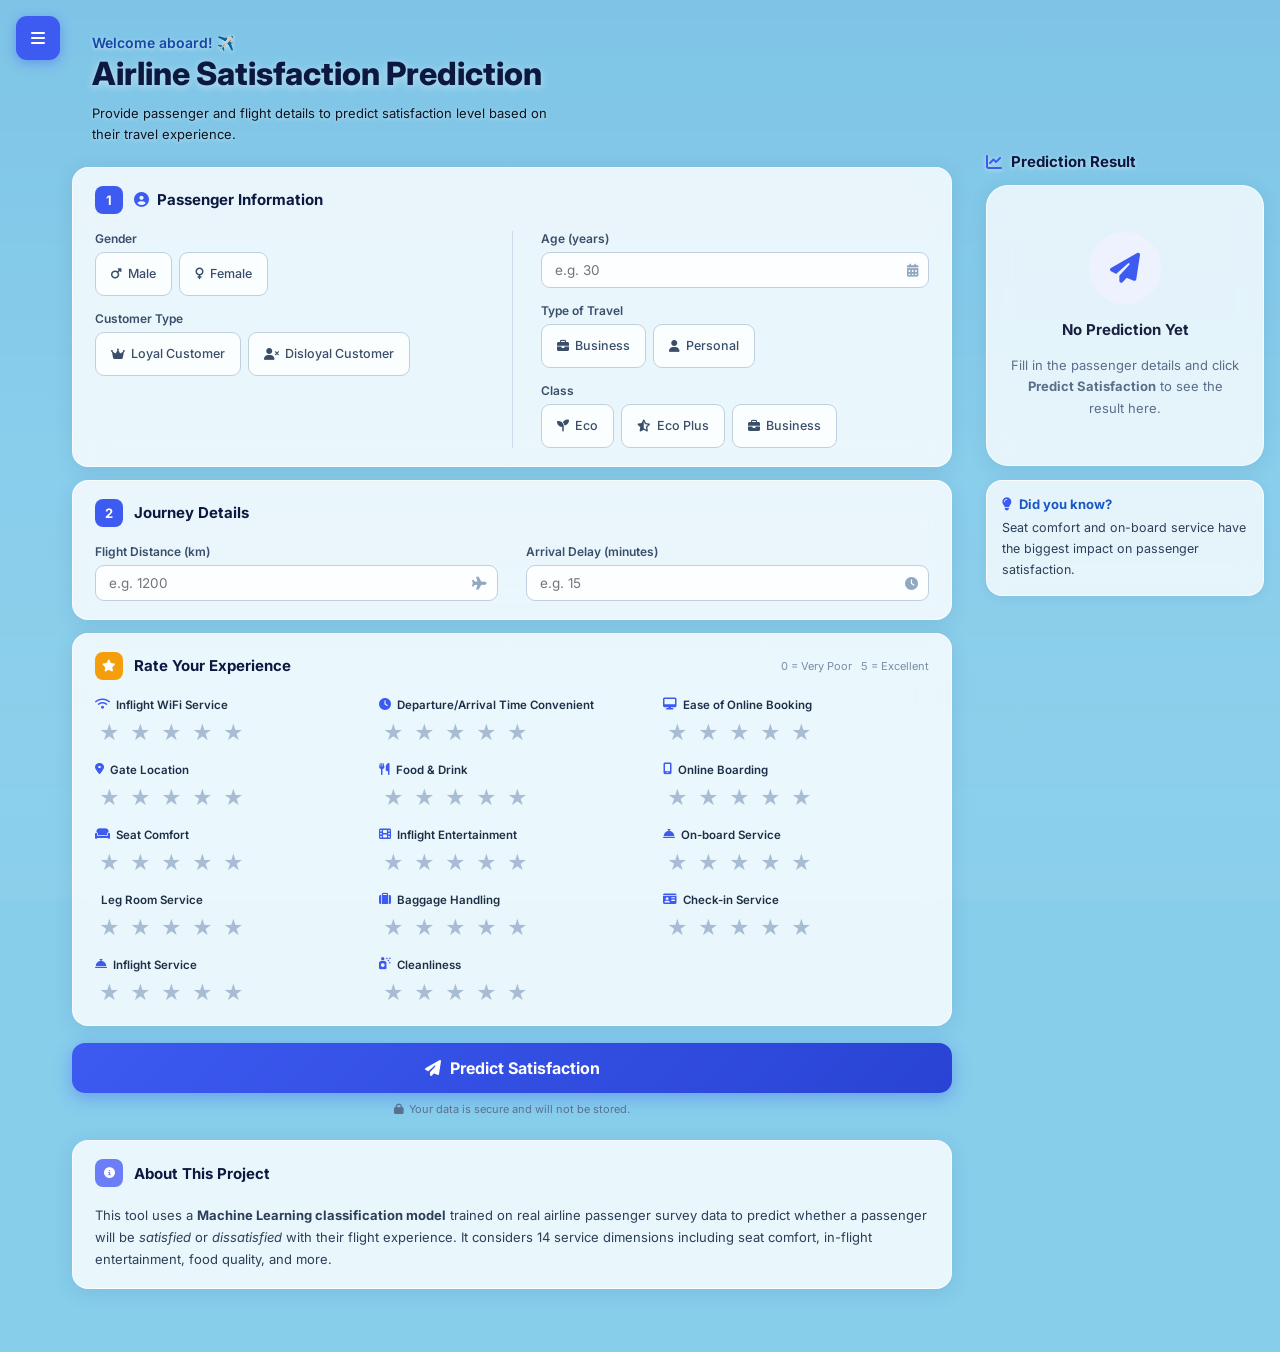
==== Frontend/dashboard.html @ 5dc9fa63 "Add frontend and update main API" ====
<!DOCTYPE html>
<html lang="en">
<head>
  <meta charset="UTF-8"/>
  <meta name="viewport" content="width=device-width, initial-scale=1.0, viewport-fit=cover"/>
  <title>AirLine Insights – Dashboard</title>
  <link rel="icon" type="image/svg+xml" href="data:image/svg+xml,<svg xmlns='http://www.w3.org/2000/svg' viewBox='0 0 32 32'><rect width='32' height='32' rx='8' fill='%233d5af1'/><text x='50%25' y='54%25' dominant-baseline='middle' text-anchor='middle' font-size='18' fill='white'>✈</text></svg>"/>
  <link rel="stylesheet" href="style.css"/>
  <link href="https://fonts.googleapis.com/css2?family=Inter:wght@400;500;600;700;800&display=swap" rel="stylesheet"/>
  <link rel="stylesheet" href="https://cdnjs.cloudflare.com/ajax/libs/font-awesome/6.5.0/css/all.min.css"/>
</head>
<body>

<!-- Background plane -->
<div class="bg-plane">
  <img src="https://www.pngarts.com/files/3/Commercial-Airplane-PNG-Download-Image.png" alt="" onerror="this.style.display='none'"/>
</div>

<!-- Sidebar toggle -->
<button class="sidebar-toggle" id="sidebarToggle" onclick="toggleSidebar()" title="Toggle Menu">
  <i class="fas fa-bars" id="toggleIcon"></i>
</button>

<div class="sidebar-overlay" id="sidebarOverlay" onclick="toggleSidebar()"></div>

<!-- SIDEBAR -->
<aside class="sidebar" id="sidebar">
  <div class="sidebar-bg"></div>
  <div class="sidebar-inner">
    <div class="sidebar-logo">
      <div class="logo-icon"><i class="fas fa-plane-departure"></i></div>
      <div class="logo-text">
        <span class="logo-name">AirLine</span>
        <span class="logo-sub">Insights</span>
      </div>
    </div>

    <nav class="sidebar-nav">
      <a href="index.html" class="nav-item">
        <i class="fas fa-house"></i><span>Home</span>
      </a>
      <a href="dashboard.html" class="nav-item active">
        <i class="fas fa-gauge-high"></i><span>Dashboard</span>
      </a>
      <a href="#" class="nav-item" onclick="scrollToTop(); return false;">
        <i class="fas fa-paper-plane"></i><span>New Prediction</span>
      </a>
      <a href="#" class="nav-item" id="historyBtn">
        <i class="fas fa-clock-rotate-left"></i><span>History</span>
      </a>
      <a href="#about-section" class="nav-item">
        <i class="fas fa-circle-info"></i><span>About Project</span>
      </a>
    </nav>

    <div class="sidebar-help">
      <div class="help-icon"><i class="fas fa-headset"></i></div>
      <div class="help-text">
        <span class="help-title">Need Help?</span>
        <a href="mailto:support@airlineinsights.com" class="help-link">Contact Support</a>
      </div>
    </div>
  </div>
</aside>

<!-- APP BODY -->
<div class="app-body">

  <main class="main">

    <!-- BANNER -->
    <div class="banner">
      <div class="banner-text">
        <p class="banner-welcome">Welcome aboard! ✈️</p>
        <h1 class="banner-title">Airline Satisfaction Prediction</h1>
        <p class="banner-desc">Provide passenger and flight details to predict satisfaction level based on their travel experience.</p>
      </div>
    </div>

    <form id="predictionForm">

      <!-- SECTION 1 — Passenger Information -->
      <div class="card">
        <div class="card-hd">
          <div class="sec-num">1</div>
          <h2 class="sec-title"><i class="fas fa-user-circle"></i> Passenger Information</h2>
        </div>

        <div class="pass-grid">
          <div class="pass-col">
            <div class="fg">
              <label class="fl">Gender</label>
              <div class="trow" id="genderGroup">
                <button type="button" class="tog" data-val="male"    onclick="pick('genderGroup',this)"><i class="fas fa-mars"></i> Male</button>
                <button type="button" class="tog" data-val="female"  onclick="pick('genderGroup',this)"><i class="fas fa-venus"></i> Female</button>
              </div>
            </div>
            <div class="fg">
              <label class="fl">Customer Type</label>
              <div class="trow" id="customerGroup">
                <button type="button" class="tog" data-val="loyal"    onclick="pick('customerGroup',this)"><i class="fas fa-crown"></i> Loyal Customer</button>
                <button type="button" class="tog" data-val="disloyal" onclick="pick('customerGroup',this)"><i class="fas fa-user-xmark"></i> Disloyal Customer</button>
              </div>
            </div>
          </div>

          <div class="pass-div"></div>

          <div class="pass-col">
            <div class="fg">
              <label class="fl">Age (years)</label>
              <div class="ibox">
                <input type="number" id="age" placeholder="e.g. 30" min="1" max="120" class="ti"/>
                <i class="fas fa-calendar-days iico"></i>
              </div>
            </div>
            <div class="fg">
              <label class="fl">Type of Travel</label>
              <div class="trow" id="travelGroup">
                <button type="button" class="tog" data-val="business" onclick="pick('travelGroup',this)"><i class="fas fa-briefcase"></i> Business</button>
                <button type="button" class="tog" data-val="personal" onclick="pick('travelGroup',this)"><i class="fas fa-user"></i> Personal</button>
              </div>
            </div>
            <div class="fg">
              <label class="fl">Class</label>
              <div class="trow" id="classGroup">
                <button type="button" class="tog" data-val="eco"      onclick="pick('classGroup',this)"><i class="fas fa-seedling"></i> Eco</button>
                <button type="button" class="tog" data-val="eco-plus" onclick="pick('classGroup',this)"><i class="fas fa-star-half-stroke"></i> Eco Plus</button>
                <button type="button" class="tog" data-val="business" onclick="pick('classGroup',this)"><i class="fas fa-briefcase"></i> Business</button>
              </div>
            </div>
          </div>
        </div>
      </div>

      <!-- SECTION 2 — Journey Details -->
      <div class="card">
        <div class="card-hd">
          <div class="sec-num">2</div>
          <h2 class="sec-title">Journey Details</h2>
        </div>
        <div class="journey-row">
          <div class="fg">
            <label class="fl">Flight Distance (km)</label>
            <div class="ibox">
              <input type="number" id="flightDistance" placeholder="e.g. 1200" min="0" class="ti"/>
              <i class="fas fa-plane iico"></i>
            </div>
          </div>
          <div class="fg">
            <label class="fl">Arrival Delay (minutes)</label>
            <div class="ibox">
              <input type="number" id="arrivalDelay" placeholder="e.g. 15" min="0" class="ti"/>
              <i class="fas fa-clock iico"></i>
            </div>
          </div>
        </div>
      </div>

      <!-- SECTION 3 — Rate Your Experience -->
      <div class="card">
        <div class="card-hd">
          <div class="sec-num star-n"><i class="fas fa-star"></i></div>
          <h2 class="sec-title">Rate Your Experience</h2>
          <span class="scale-lbl">0 = Very Poor &nbsp; 5 = Excellent</span>
        </div>

        <div class="rat-grid">
          <div class="rat-item">
            <div class="rl"><i class="fas fa-wifi"></i> Inflight WiFi Service</div>
            <div class="stars" data-id="wifi" data-val="0">
              <span class="s" data-v="1">★</span><span class="s" data-v="2">★</span><span class="s" data-v="3">★</span><span class="s" data-v="4">★</span><span class="s" data-v="5">★</span>
            </div>
          </div>
          <div class="rat-item">
            <div class="rl"><i class="fas fa-clock"></i> Departure/Arrival Time Convenient</div>
            <div class="stars" data-id="depTime" data-val="0">
              <span class="s" data-v="1">★</span><span class="s" data-v="2">★</span><span class="s" data-v="3">★</span><span class="s" data-v="4">★</span><span class="s" data-v="5">★</span>
            </div>
          </div>
          <div class="rat-item">
            <div class="rl"><i class="fas fa-desktop"></i> Ease of Online Booking</div>
            <div class="stars" data-id="onlineBook" data-val="0">
              <span class="s" data-v="1">★</span><span class="s" data-v="2">★</span><span class="s" data-v="3">★</span><span class="s" data-v="4">★</span><span class="s" data-v="5">★</span>
            </div>
          </div>
          <div class="rat-item">
            <div class="rl"><i class="fas fa-location-dot"></i> Gate Location</div>
            <div class="stars" data-id="gate" data-val="0">
              <span class="s" data-v="1">★</span><span class="s" data-v="2">★</span><span class="s" data-v="3">★</span><span class="s" data-v="4">★</span><span class="s" data-v="5">★</span>
            </div>
          </div>
          <div class="rat-item">
            <div class="rl"><i class="fas fa-utensils"></i> Food &amp; Drink</div>
            <div class="stars" data-id="food" data-val="0">
              <span class="s" data-v="1">★</span><span class="s" data-v="2">★</span><span class="s" data-v="3">★</span><span class="s" data-v="4">★</span><span class="s" data-v="5">★</span>
            </div>
          </div>
          <div class="rat-item">
            <div class="rl"><i class="fas fa-mobile-screen"></i> Online Boarding</div>
            <div class="stars" data-id="onlineBoard" data-val="0">
              <span class="s" data-v="1">★</span><span class="s" data-v="2">★</span><span class="s" data-v="3">★</span><span class="s" data-v="4">★</span><span class="s" data-v="5">★</span>
            </div>
          </div>
          <div class="rat-item">
            <div class="rl"><i class="fas fa-couch"></i> Seat Comfort</div>
            <div class="stars" data-id="seat" data-val="0">
              <span class="s" data-v="1">★</span><span class="s" data-v="2">★</span><span class="s" data-v="3">★</span><span class="s" data-v="4">★</span><span class="s" data-v="5">★</span>
            </div>
          </div>
          <div class="rat-item">
            <div class="rl"><i class="fas fa-film"></i> Inflight Entertainment</div>
            <div class="stars" data-id="entertainment" data-val="0">
              <span class="s" data-v="1">★</span><span class="s" data-v="2">★</span><span class="s" data-v="3">★</span><span class="s" data-v="4">★</span><span class="s" data-v="5">★</span>
            </div>
          </div>
          <div class="rat-item">
            <div class="rl"><i class="fas fa-bell-concierge"></i> On-board Service</div>
            <div class="stars" data-id="onboard" data-val="0">
              <span class="s" data-v="1">★</span><span class="s" data-v="2">★</span><span class="s" data-v="3">★</span><span class="s" data-v="4">★</span><span class="s" data-v="5">★</span>
            </div>
          </div>
          <div class="rat-item">
            <div class="rl"><i class="fas fa-person-seat"></i> Leg Room Service</div>
            <div class="stars" data-id="legroom" data-val="0">
              <span class="s" data-v="1">★</span><span class="s" data-v="2">★</span><span class="s" data-v="3">★</span><span class="s" data-v="4">★</span><span class="s" data-v="5">★</span>
            </div>
          </div>
          <div class="rat-item">
            <div class="rl"><i class="fas fa-suitcase"></i> Baggage Handling</div>
            <div class="stars" data-id="baggage" data-val="0">
              <span class="s" data-v="1">★</span><span class="s" data-v="2">★</span><span class="s" data-v="3">★</span><span class="s" data-v="4">★</span><span class="s" data-v="5">★</span>
            </div>
          </div>
          <div class="rat-item">
            <div class="rl"><i class="fas fa-id-card"></i> Check-in Service</div>
            <div class="stars" data-id="checkin" data-val="0">
              <span class="s" data-v="1">★</span><span class="s" data-v="2">★</span><span class="s" data-v="3">★</span><span class="s" data-v="4">★</span><span class="s" data-v="5">★</span>
            </div>
          </div>
          <div class="rat-item">
            <div class="rl"><i class="fas fa-concierge-bell"></i> Inflight Service</div>
            <div class="stars" data-id="inflightService" data-val="0">
              <span class="s" data-v="1">★</span><span class="s" data-v="2">★</span><span class="s" data-v="3">★</span><span class="s" data-v="4">★</span><span class="s" data-v="5">★</span>
            </div>
          </div>
          <div class="rat-item">
            <div class="rl"><i class="fas fa-spray-can-sparkles"></i> Cleanliness</div>
            <div class="stars" data-id="cleanliness" data-val="0">
              <span class="s" data-v="1">★</span><span class="s" data-v="2">★</span><span class="s" data-v="3">★</span><span class="s" data-v="4">★</span><span class="s" data-v="5">★</span>
            </div>
          </div>
        </div>
      </div>

      <!-- ABOUT section anchor -->
      <div id="about-section" style="height:1px;overflow:hidden;margin-top:-1px;"></div>

      <button type="submit" class="predict-btn" id="predictBtn">
        <i class="fas fa-paper-plane"></i> Predict Satisfaction
      </button>
      <p class="secure-note"><i class="fas fa-lock"></i> Your data is secure and will not be stored.</p>

    </form>

    <!-- About Project section -->
    <div class="card about-card" style="margin-top:24px;">
      <div class="card-hd">
        <div class="sec-num" style="background:#6b7ef7;"><i class="fas fa-circle-info" style="font-size:11px;"></i></div>
        <h2 class="sec-title">About This Project</h2>
      </div>
      <p style="font-size:13px;color:#2c3e58;line-height:1.7;">
        This tool uses a <strong>Machine Learning classification model</strong> trained on real airline passenger survey data
        to predict whether a passenger will be <em>satisfied</em> or <em>dissatisfied</em> with their flight experience.
        It considers 14 service dimensions including seat comfort, in-flight entertainment, food quality, and more.
      </p>
    </div>

  </main>

  <!-- RESULT PANEL -->
  <aside class="result-panel">

    <p class="rp-title"><i class="fas fa-chart-line"></i> Prediction Result</p>

    <!-- Empty state -->
    <div class="rp-empty" id="rpEmpty">
      <div class="rp-empty-icon"><i class="fas fa-paper-plane"></i></div>
      <h3>No Prediction Yet</h3>
      <p>Fill in the passenger details and click <strong>Predict Satisfaction</strong> to see the result here.</p>
    </div>

    <!-- Result card -->
    <div class="rp-card" id="rpCard" style="display:none;">

      <!-- SVG smiley icon (code-based, no emoji) -->
      <div class="rp-emoji-wrap satisfied" id="rpEmojiWrap">
        <div class="rp-emoji-inner satisfied" id="rpEmojiInner">
          <!-- satisfied SVG -->
          <svg id="rpFacesvg" viewBox="0 0 80 80" width="52" height="52" xmlns="http://www.w3.org/2000/svg">
            <circle cx="40" cy="40" r="38" fill="none"/>
            <!-- eyes -->
            <circle cx="27" cy="32" r="4.5" fill="white"/>
            <circle cx="53" cy="32" r="4.5" fill="white"/>
            <!-- smile -->
            <path d="M24 50 Q40 64 56 50" stroke="white" stroke-width="4" fill="none" stroke-linecap="round"/>
          </svg>
        </div>
      </div>

      <div class="rp-status-text satisfied" id="rpStatusText">SATISFIED</div>
      <p class="rp-desc" id="rpDesc">The passenger is likely to be satisfied with the flight experience.</p>

      <div class="rp-conf-block">
        <p class="rp-conf-lbl">Confidence Score</p>
        <span class="rp-pct" id="rpPct">—</span>
        <div class="rp-bar-wrap">
          <div class="rp-bar-fill satisfied" id="rpBarFill" style="width:0%"></div>
        </div>
        <span class="rp-conf-level satisfied" id="rpConfLevel">—</span>
      </div>

    </div>

    <!-- Did you know -->
    <div class="rp-dyk">
      <p class="rp-dyk-t"><i class="fas fa-lightbulb"></i> Did you know?</p>
      <p class="rp-dyk-b">Seat comfort and on-board service have the biggest impact on passenger satisfaction.</p>
    </div>

  </aside>

</div>

<!-- History modal -->
<div class="modal-overlay" id="historyModal" onclick="closeHistory(event)">
  <div class="modal-box">
    <div class="modal-hd">
      <h3><i class="fas fa-clock-rotate-left"></i> Prediction History</h3>
      <button onclick="document.getElementById('historyModal').style.display='none'"><i class="fas fa-times"></i></button>
    </div>
    <div class="modal-body" id="historyBody">
      <p class="modal-empty">No predictions yet. Run a prediction to see history here.</p>
    </div>
  </div>
</div>

<script src="app.js"></script>
<script>
  function toggleSidebar() {
    const sidebar = document.getElementById('sidebar');
    const overlay = document.getElementById('sidebarOverlay');
    const icon    = document.getElementById('toggleIcon');
    const isOpen  = sidebar.classList.toggle('open');
    overlay.classList.toggle('visible', isOpen);
    icon.className = isOpen ? 'fas fa-times' : 'fas fa-bars';
  }
  function scrollToTop() {
    window.scrollTo({ top: 0, behavior: 'smooth' });
    document.getElementById('predictionForm').reset();
    document.querySelectorAll('.tog').forEach(t => t.classList.remove('active'));
    document.querySelectorAll('.stars').forEach(s => { s.dataset.val=0; refreshStars(s,0); });
    document.getElementById('rpCard').style.display='none';
    const errCard = document.getElementById('rpErrorCard');
    if (errCard) errCard.style.display = 'none';
    document.getElementById('rpEmpty').style.display='flex';
    toggleSidebar();
  }
  document.getElementById('historyBtn').addEventListener('click', function(e){
    e.preventDefault();
    document.getElementById('historyModal').style.display='flex';
    toggleSidebar();
  });
  function closeHistory(e){
    if(e.target===document.getElementById('historyModal'))
      document.getElementById('historyModal').style.display='none';
  }
</script>
</body>
</html>
---- Frontend/style.css ----
/* ══════════════════════════════════════════════
   RESET & BASE
══════════════════════════════════════════════ */
*, *::before, *::after { box-sizing: border-box; margin: 0; padding: 0; }
html {
  font-size: 15px;
  -webkit-text-size-adjust: 100%;
  text-size-adjust: 100%;
  scroll-behavior: smooth;
}
html, body { overflow-x: hidden; }

/* ══════════════════════════════════════════════
   BODY — full-page sky photo background
══════════════════════════════════════════════ */
body {
  font-family: 'Inter', sans-serif;
  min-height: 100vh;
  min-height: 100dvh;
  color: #1a2040;
  display: flex;
  position: relative;
  background: #87CEEB;
  -webkit-tap-highlight-color: transparent;
  padding-left: env(safe-area-inset-left);
  padding-right: env(safe-area-inset-right);
}

/* ── Fixed sky photo layer ── */
body::after {
  content: '';
  position: fixed;
  inset: 0;
  z-index: -2;
  background:
    url('https://images.unsplash.com/photo-1436491865332-7a61a109cc05?w=1800&q=90&fit=crop')
    center center / cover no-repeat;
}

/* ── Soft tint over sky photo ── */
body::before {
  content: '';
  position: fixed;
  inset: 0;
  z-index: -1;
  pointer-events: none;
  background: linear-gradient(
    180deg,
    rgba(80,140,210,0.15) 0%,
    rgba(160,210,240,0.10) 50%,
    rgba(200,230,250,0.08) 100%
  );
}

/* ── Plane PNG fixed top-right ── */
.bg-plane {
  position: fixed;
  top: 0;
  right: 0;
  z-index: 0;
  pointer-events: none;
  width: 52vw;
  max-width: 700px;
}
.bg-plane img {
  width: 100%;
  height: auto;
  filter: drop-shadow(0 16px 40px rgba(20,60,120,0.20));
  opacity: 0.95;
}

/* ══════════════════════════════════════════════
   SIDEBAR TOGGLE
══════════════════════════════════════════════ */
.sidebar-toggle {
  position: fixed;
  top: max(16px, env(safe-area-inset-top));
  left: max(16px, env(safe-area-inset-left));
  z-index: 300;
  width: 44px; height: 44px;
  min-width: 44px; min-height: 44px;
  background: #3d5af1;
  border: none; border-radius: 11px;
  color: #fff; font-size: 16px;
  cursor: pointer;
  display: flex; align-items: center; justify-content: center;
  box-shadow: 0 3px 12px rgba(61,90,241,0.45);
  transition: background 0.18s, transform 0.18s;
}
.sidebar-toggle:hover  { background: #2944d4; transform: scale(1.06); }
.sidebar-toggle:active { transform: scale(0.96); }

.sidebar-overlay {
  display: none;
  position: fixed; inset: 0;
  background: rgba(0,0,0,0.35);
  z-index: 198;
  backdrop-filter: blur(2px);
}
.sidebar-overlay.visible { display: block; }

/* ══════════════════════════════════════════════
   SIDEBAR
══════════════════════════════════════════════ */
.sidebar {
  width: 175px; min-width: 175px;
  position: fixed; top: 0; left: 0;
  height: 100vh; z-index: 200;
  transform: translateX(-100%);
  transition: transform 0.28s cubic-bezier(0.4,0,0.2,1);
  overflow: hidden;
  display: flex; flex-direction: column;
}
.sidebar.open { transform: translateX(0); }

.sidebar-bg {
  position: absolute; inset: 0; z-index: 0;
  background:
    linear-gradient(180deg,
      rgba(8,16,52,0.95) 0%,
      rgba(12,24,66,0.92) 40%,
      rgba(8,16,48,0.90) 70%,
      rgba(6,12,40,0.95) 100%),
    url('https://images.unsplash.com/photo-1464037866556-6812c9d1c72e?w=400&q=80&fit=crop')
    center/cover no-repeat;
}

.sidebar-inner {
  position: relative; z-index: 1;
  display: flex; flex-direction: column;
  height: 100%; padding: 22px 0 16px;
}

.sidebar-logo {
  display: flex; align-items: center; gap: 10px;
  padding: 0 16px 20px;
  border-bottom: 1px solid rgba(255,255,255,0.10);
  margin-bottom: 14px;
}
.logo-icon {
  width: 36px; height: 36px; background: #3d5af1;
  border-radius: 9px; color: #fff; font-size: 15px;
  display: flex; align-items: center; justify-content: center; flex-shrink: 0;
}
.logo-text { display: flex; flex-direction: column; }
.logo-name { color: #fff; font-weight: 700; font-size: 13.5px; line-height: 1.2; }
.logo-sub  { color: #6b9ef7; font-size: 11px; font-weight: 500; }

.sidebar-nav {
  flex: 1; display: flex; flex-direction: column; gap: 3px; padding: 0 10px;
}
.nav-item {
  display: flex; align-items: center; gap: 10px;
  padding: 10px 12px; color: #90aacc;
  text-decoration: none; font-size: 12.5px; font-weight: 500;
  border-radius: 10px; white-space: nowrap;
  transition: background 0.18s, color 0.18s;
}
.nav-item i { font-size: 13px; width: 15px; flex-shrink: 0; }
.nav-item:hover  { background: rgba(255,255,255,0.10); color: #fff; }
.nav-item.active { background: #3d5af1; color: #fff; font-weight: 600; }

.sidebar-help {
  display: flex; align-items: center; gap: 10px;
  margin: 10px 10px 0; padding: 11px 12px;
  background: rgba(255,255,255,0.07); border-radius: 11px;
}
.help-icon {
  width: 30px; height: 30px; background: #3d5af1; border-radius: 50%;
  display: flex; align-items: center; justify-content: center;
  color: #fff; font-size: 13px; flex-shrink: 0;
}
.help-text { display: flex; flex-direction: column; }
.help-title { color: #c8d5f0; font-size: 11px; font-weight: 600; }
.help-link  { color: #6b9ef7; font-size: 10px; text-decoration: none; margin-top: 1px; }
.help-link:hover { text-decoration: underline; }

/* ══════════════════════════════════════════════
   APP BODY & MAIN
══════════════════════════════════════════════ */
.app-body {
  flex: 1; display: flex;
  min-width: 0; width: 100%;
  position: relative; z-index: 1;
}

.main {
  flex: 1; min-width: 0;
  padding: 22px 18px 50px 72px;
}

/* ══════════════════════════════════════════════
   BANNER
══════════════════════════════════════════════ */
.banner {
  padding: 12px 0 5px 0;
  margin-bottom: 16px;
  padding-left: 20px;
}
.banner-welcome {
  color: #1446a4; font-size: 14px; font-weight: 600;
  margin-bottom: 5px;
  text-shadow: 0 1px 4px rgba(255,255,255,0.6);
}
.banner-title {
  font-size: 32px; font-weight: 800; color: #0c1840;
  line-height: 1.15; margin-bottom: 10px;
  text-shadow: 0 2px 8px rgba(255,255,255,0.5);
}
.banner-desc {
  color: #0e1522; font-size: 13px; line-height: 1.65;
  max-width: 460px;
  text-shadow: 0 1px 4px rgba(255,255,255,0.5);
}

/* ══════════════════════════════════════════════
   CARDS — glass effect over sky photo
══════════════════════════════════════════════ */
.card {
  background: rgba(255,255,255,0.82);
  backdrop-filter: blur(14px);
  -webkit-backdrop-filter: blur(14px);
  border-radius: 16px;
  padding: 18px 22px;
  margin-bottom: 13px;
  box-shadow: 0 4px 20px rgba(30,70,140,0.12);
  border: 1px solid rgba(255,255,255,0.75);
}

.card-hd { display: flex; align-items: center; gap: 11px; margin-bottom: 17px; }

.sec-num {
  width: 28px; height: 28px; background: #3d5af1; color: #fff;
  border-radius: 8px; font-size: 13px; font-weight: 700; flex-shrink: 0;
  display: flex; align-items: center; justify-content: center;
}
.sec-num.star-n { background: #f59e0b; font-size: 12px; }

.sec-title {
  font-size: 15px; font-weight: 700; color: #0c1840;
  display: flex; align-items: center; gap: 8px;
}
.sec-title i { color: #3d5af1; font-size: 15px; }
.scale-lbl { margin-left: auto; font-size: 11px; color: #7a8eaa; white-space: nowrap; }

/* ── Passenger grid ── */
.pass-grid {
  display: grid; grid-template-columns: 1fr 1px 1fr;
  gap: 0 28px; align-items: start;
}
.pass-div { background: #d0daea; align-self: stretch; }
.pass-col { display: flex; flex-direction: column; gap: 15px; }

.fg { display: flex; flex-direction: column; gap: 6px; }
.fl { font-size: 12px; font-weight: 600; color: #3a4e6a; }

.ibox { position: relative; }
.ti {
  width: 100%; padding: 9px 32px 9px 13px;
  border: 1.5px solid #c0cfe0; border-radius: 9px;
  font-size: 13.5px; font-family: 'Inter', sans-serif;
  color: #1a2040; background: rgba(255,255,255,0.88);
  outline: none; transition: border-color 0.18s;
}
.ti:focus { border-color: #3d5af1; background: #fff; }
.iico {
  position: absolute; right: 11px; top: 50%;
  transform: translateY(-50%);
  color: #90a8c0; font-size: 13px; pointer-events: none;
}

.trow { display: flex; gap: 7px; flex-wrap: wrap; }
.tog {
  display: inline-flex; align-items: center; gap: 6px;
  padding: 10px 15px; border: 1.5px solid #c0cfe0; border-radius: 9px;
  background: rgba(255,255,255,0.82); font-size: 12.5px;
  font-family: 'Inter', sans-serif; font-weight: 500; color: #3a4e6a;
  cursor: pointer; white-space: nowrap; transition: all 0.15s;
  min-height: 44px;
  touch-action: manipulation;
}
.tog:hover  { border-color: #3d5af1; color: #3d5af1; background: #fff; }
.tog.active { background: #3d5af1; border-color: #3d5af1; color: #fff; }
.tog i { font-size: 12px; }

.journey-row { display: grid; grid-template-columns: 1fr 1fr; gap: 0 28px; }

/* ── Ratings ── */
.rat-grid { display: grid; grid-template-columns: repeat(3,1fr); gap: 15px 18px; }
.rat-item { display: flex; flex-direction: column; gap: 6px; }
.rl {
  font-size: 11.5px; font-weight: 600; color: #1e2e46;
  display: flex; align-items: flex-start; gap: 6px; line-height: 1.4;
}
.rl i { color: #3d5af1; font-size: 12px; flex-shrink: 0; margin-top: 1px; }
.stars { display: flex; gap: 3px; }
.s {
  font-size: 20px; color: #a8bcd4; cursor: pointer;
  transition: color 0.12s, transform 0.1s; line-height: 1; user-select: none;
  padding: 4px 2px;
  min-width: 28px; min-height: 28px;
  display: inline-flex; align-items: center; justify-content: center;
  touch-action: manipulation;
}
.s.filled { color: #f59e0b; }
.s:hover  { transform: scale(1.2); }

/* ── Predict button ── */
.predict-btn {
  display: flex; align-items: center; justify-content: center; gap: 9px;
  width: 100%; padding: 15px;
  background: linear-gradient(135deg, #3d5af1, #2944d4);
  color: #fff; font-size: 16px; font-weight: 700;
  font-family: 'Inter', sans-serif; border: none; border-radius: 13px;
  cursor: pointer; box-shadow: 0 5px 18px rgba(61,90,241,0.40);
  transition: all 0.2s; margin-top: 4px;
}
.predict-btn:hover  { transform: translateY(-2px); box-shadow: 0 7px 26px rgba(61,90,241,0.50); }
.predict-btn:active { transform: translateY(0); }
.predict-btn.loading { opacity: 0.75; pointer-events: none; }

.secure-note {
  display: flex; align-items: center; justify-content: center; gap: 5px;
  font-size: 11px; color: #5a7090; margin-top: 9px;
}

/* ══════════════════════════════════════════════
   RESULT PANEL  — wider, bigger fonts
══════════════════════════════════════════════ */
.result-panel {
  width: 310px; min-width: 310px; flex-shrink: 0;
  display: flex; flex-direction: column; gap: 14px;
  padding: 22px 16px 30px;
  padding-top: 152px; /* align with Section 1 card */
  position: relative; z-index: 1;
}

.rp-title {
  color: #0c1840; font-size: 15px; font-weight: 700;
  display: flex; align-items: center; gap: 9px;
  text-shadow: 0 1px 4px rgba(255,255,255,0.6);
}
.rp-title i { color: #3d5af1; font-size: 16px; }

/* ── Empty state ── */
.rp-empty {
  background: rgba(255,255,255,0.78);
  backdrop-filter: blur(12px);
  -webkit-backdrop-filter: blur(12px);
  border: 1px solid rgba(255,255,255,0.72);
  border-radius: 22px;
  padding: 46px 22px;
  display: flex; flex-direction: column; align-items: center; gap: 16px;
  text-align: center;
  box-shadow: 0 4px 20px rgba(30,70,140,0.12);
}
.rp-empty-icon {
  width: 72px; height: 72px; background: #eef2ff; border-radius: 50%;
  display: flex; align-items: center; justify-content: center;
  font-size: 30px; color: #3d5af1;
}
.rp-empty h3 { font-size: 15px; font-weight: 700; color: #1a2040; }
.rp-empty p  { font-size: 13px; color: #5a6e8a; line-height: 1.65; }

/* ── Error state (API unreachable / prediction failed) ── */
.rp-error-card {
  display: none;
  background: rgba(255,255,255,0.85);
  backdrop-filter: blur(12px);
  -webkit-backdrop-filter: blur(12px);
  border: 1px solid rgba(239,68,68,0.35);
  border-radius: 22px;
  padding: 32px 22px;
  flex-direction: column; align-items: center; gap: 10px;
  text-align: center;
  box-shadow: 0 4px 20px rgba(30,70,140,0.12);
}
.rp-error-icon {
  width: 60px; height: 60px; background: #fee2e2; border-radius: 50%;
  display: flex; align-items: center; justify-content: center;
  font-size: 24px; color: #b91c1c;
}
.rp-error-card h3 { font-size: 15px; font-weight: 700; color: #b91c1c; }
.rp-error-card p  { font-size: 12.5px; color: #5a6e8a; line-height: 1.6; }

/* ── Result card ── */
.rp-card {
  background: rgba(255,255,255,0.92);
  backdrop-filter: blur(14px);
  -webkit-backdrop-filter: blur(14px);
  border: 1px solid rgba(255,255,255,0.75);
  border-radius: 22px;
  padding: 30px 22px 26px;
  display: flex; flex-direction: column; align-items: center; gap: 12px;
  box-shadow: 0 6px 28px rgba(30,70,140,0.14);
  position: relative; overflow: hidden;
}
/* dot pattern */
.rp-card::before {
  content: '';
  position: absolute; inset: 0;
  background-image: radial-gradient(circle, #a8c8e8 1.5px, transparent 1.5px);
  background-size: 26px 26px;
  opacity: 0.28; pointer-events: none;
}
.rp-card > * { position: relative; z-index: 1; }

/* Emoji outer ring */
.rp-emoji-wrap {
  width: 124px; height: 124px; border-radius: 50%;
  display: flex; align-items: center; justify-content: center;
  margin-bottom: 4px; transition: background 0.4s;
}
.rp-emoji-wrap.satisfied   { background: radial-gradient(circle, #d4f5e4 0%, #a8eac4 100%); }
.rp-emoji-wrap.neutral     { background: radial-gradient(circle, #fef3c7 0%, #fdd878 100%); }
.rp-emoji-wrap.unsatisfied { background: radial-gradient(circle, #fee2e2 0%, #fca5a5 100%); }

/* Emoji inner circle */
.rp-emoji-inner {
  width: 88px; height: 88px; border-radius: 50%;
  display: flex; align-items: center; justify-content: center;
  font-size: 44px; transition: background 0.4s;
}
.rp-emoji-inner.satisfied   { background: linear-gradient(135deg, #22c55e, #15803d); }
.rp-emoji-inner.neutral     { background: linear-gradient(135deg, #f59e0b, #b45309); }
.rp-emoji-inner.unsatisfied { background: linear-gradient(135deg, #ef4444, #b91c1c); }

/* Status text */
.rp-status-text {
  font-size: 26px; font-weight: 900; letter-spacing: 2px; transition: color 0.4s;
}
.rp-status-text.satisfied   { color: #15803d; }
.rp-status-text.neutral     { color: #b45309; }
.rp-status-text.unsatisfied { color: #b91c1c; }

.rp-desc {
  font-size: 13px; color: #3a4e6a;
  text-align: center; line-height: 1.65; max-width: 220px;
}

.rp-sep { width: 100%; height: 1px; background: #dde8f4; margin: 4px 0; }

.rp-chart-icon {
  width: 48px; height: 48px; background: #eef2ff; border-radius: 50%;
  display: flex; align-items: center; justify-content: center;
  color: #3d5af1; font-size: 18px;
}

.rp-conf-block {
  display: flex; flex-direction: column; align-items: center; gap: 6px; width: 100%;
}
.rp-conf-lbl { font-size: 14px; font-weight: 700; color: #3d5af1; }
.rp-pct      { font-size: 42px; font-weight: 900; color: #0c1840; line-height: 1.1; }

.rp-bar-wrap {
  width: 100%; height: 12px; background: #d8e4f0;
  border-radius: 99px; overflow: hidden;
}
.rp-bar-fill {
  height: 100%; border-radius: 99px; width: 0%;
  transition: width 0.9s cubic-bezier(0.4,0,0.2,1), background 0.4s;
}
.rp-bar-fill.satisfied   { background: linear-gradient(90deg, #22c55e, #15803d); }
.rp-bar-fill.neutral     { background: linear-gradient(90deg, #f59e0b, #b45309); }
.rp-bar-fill.unsatisfied { background: linear-gradient(90deg, #ef4444, #b91c1c); }

.rp-conf-level { font-size: 13px; font-weight: 700; transition: color 0.4s; }
.rp-conf-level.satisfied   { color: #15803d; }
.rp-conf-level.neutral     { color: #b45309; }
.rp-conf-level.unsatisfied { color: #b91c1c; }

/* Did you know */
.rp-dyk {
  background: rgba(255,255,255,0.78);
  backdrop-filter: blur(10px);
  -webkit-backdrop-filter: blur(10px);
  border: 1px solid rgba(255,255,255,0.72);
  border-radius: 16px; padding: 15px 15px;
  box-shadow: 0 2px 12px rgba(30,70,140,0.08);
}
.rp-dyk-t {
  color: #1a56c4; font-size: 13px; font-weight: 700;
  margin-bottom: 6px; display: flex; align-items: center; gap: 7px;
}
.rp-dyk-t i { color: #3d5af1; }
.rp-dyk-b { color: #2c3e58; font-size: 12.5px; line-height: 1.65; }

/* ══════════════════════════════════════════════
   ANIMATION
══════════════════════════════════════════════ */
@keyframes fadeUp {
  from { opacity: 0; transform: translateY(12px); }
  to   { opacity: 1; transform: translateY(0); }
}
.rp-card { animation: fadeUp 0.45s ease both; }

/* ══════════════════════════════════════════════
   SCROLLBAR
══════════════════════════════════════════════ */
::-webkit-scrollbar { width: 5px; }
::-webkit-scrollbar-track { background: transparent; }
::-webkit-scrollbar-thumb { background: rgba(61,90,241,0.22); border-radius: 4px; }

/* ══════════════════════════════════════════════
   RESPONSIVE — TABLET & MOBILE
══════════════════════════════════════════════ */

/* Tablet landscape: 1024px */
@media (max-width: 1200px) {
  .result-panel { width: 280px; min-width: 280px; }
}

/* Tablet: stack result panel below form */
@media (max-width: 1050px) {
  body { display: block; }
  .app-body { flex-direction: column; width: 100%; }
  .main { width: 100%; padding: 18px 20px 24px 72px; }
  .result-panel {
    display: flex;
    width: 100%;
    min-width: 0;
    padding: 0 20px max(40px, env(safe-area-inset-bottom)) 72px;
  }
  .bg-plane { width: 42vw; opacity: 0.7; }
  .banner-title { font-size: 28px; }
}

/* Tablet portrait */
@media (max-width: 840px) {
  html { font-size: 14px; }
  .pass-grid   { grid-template-columns: 1fr; gap: 15px 0; }
  .pass-div    { display: none; }
  .journey-row { grid-template-columns: 1fr; gap: 15px 0; }
  .rat-grid    { grid-template-columns: repeat(2,1fr); gap: 12px 14px; }
  .bg-plane    { width: 50vw; opacity: 0.5; }
  .banner-title { font-size: 26px; }
  .main { padding: 16px 16px 20px 68px; }
  .result-panel { padding: 0 16px 36px 68px; }
  .card-hd { flex-wrap: wrap; gap: 8px; }
  .scale-lbl { margin-left: 0; width: 100%; }
}

/* Mobile */
@media (max-width: 600px) {
  html { font-size: 13px; }

  body { display: block; }
  .app-body { display: flex; flex-direction: column; }
  .main {
    padding: 14px 12px 16px 12px;
    padding-top: max(70px, calc(56px + env(safe-area-inset-top)));
  }
  .result-panel {
    padding: 0 12px max(32px, env(safe-area-inset-bottom)) 12px;
    gap: 12px;
  }

  .sidebar-toggle {
    top: max(14px, env(safe-area-inset-top));
    left: max(14px, env(safe-area-inset-left));
    width: 44px; height: 44px;
    font-size: 15px;
  }

  .bg-plane { display: none; }

  .banner {
    padding: 6px 0 14px 0;
    margin-bottom: 12px;
    padding-left: 0;
  }
  .banner-welcome { font-size: 12px; }
  .banner-title   { font-size: 22px; }
  .banner-desc    { font-size: 12px; max-width: 100%; }

  .card { padding: 14px; margin-bottom: 10px; border-radius: 12px; }
  .card-hd { margin-bottom: 13px; }
  .sec-title { font-size: 13px; flex: 1; min-width: 0; }

  .trow { gap: 6px; }
  .tog  { padding: 10px 12px; font-size: 12px; flex: 1 1 auto; justify-content: center; }
  #classGroup .tog { flex: 1 1 calc(50% - 6px); }

  .ti {
    padding: 12px 36px 12px 12px;
    font-size: 16px;
    min-height: 44px;
  }

  .rat-grid { grid-template-columns: 1fr; gap: 14px; }
  .rl { font-size: 12px; }
  .s  { font-size: 22px; min-width: 32px; min-height: 32px; }
  .scale-lbl { display: none; }

  .predict-btn {
    padding: 15px;
    font-size: 15px;
    min-height: 50px;
  }

  .about-card p { font-size: 12px; }
  .rp-empty { padding: 32px 18px; }
  .rp-status-text { font-size: 22px; }
  .rp-pct { font-size: 36px; }

  .modal-box {
    width: 100%;
    max-width: calc(100vw - 24px);
    max-height: calc(100dvh - 40px);
    margin: 12px;
  }
  .modal-body { max-height: calc(100dvh - 140px); }

  .sidebar { width: min(280px, 85vw); min-width: 0; }
}

/* Very small phones */
@media (max-width: 380px) {
  .rat-grid { grid-template-columns: 1fr; }
  .banner-title { font-size: 19px; }
  .hero-btns { flex-direction: column; }
  #classGroup .tog { flex: 1 1 100%; }
}

/* Landscape phones */
@media (max-height: 500px) and (orientation: landscape) {
  .main { padding-top: 60px; }
  .banner { margin-bottom: 8px; }
  .banner-title { font-size: 20px; }
  .rat-grid { grid-template-columns: repeat(2, 1fr); }
}

/* Reduced motion */
@media (prefers-reduced-motion: reduce) {
  html { scroll-behavior: auto; }
  *, *::before, *::after {
    animation-duration: 0.01ms !important;
    transition-duration: 0.01ms !important;
  }
}

/* ══════════════════════════════════════════════
   HISTORY MODAL
══════════════════════════════════════════════ */
.modal-overlay {
  display: none;
  position: fixed; inset: 0; z-index: 400;
  background: rgba(0,0,0,0.45);
  backdrop-filter: blur(4px);
  align-items: center; justify-content: center;
}
.modal-box {
  background: rgba(255,255,255,0.96);
  backdrop-filter: blur(16px);
  border-radius: 20px;
  width: 380px; max-width: 90vw;
  box-shadow: 0 20px 60px rgba(0,0,0,0.25);
  overflow: hidden;
}
.modal-hd {
  display: flex; align-items: center; justify-content: space-between;
  padding: 18px 20px;
  border-bottom: 1px solid #eef1f7;
}
.modal-hd h3 {
  font-size: 15px; font-weight: 700; color: #0c1840;
  display: flex; align-items: center; gap: 8px;
}
.modal-hd h3 i { color: #3d5af1; }
.modal-hd button {
  width: 32px; height: 32px; border: none; border-radius: 8px;
  background: #f0f4ff; color: #3d5af1; font-size: 14px;
  cursor: pointer; display: flex; align-items: center; justify-content: center;
  transition: background 0.15s;
}
.modal-hd button:hover { background: #dde4ff; }
.modal-body { padding: 16px 20px; max-height: 340px; overflow-y: auto; }
.modal-empty { font-size: 13px; color: #8898b0; text-align: center; padding: 20px 0; }

.hist-item {
  display: flex; align-items: center; justify-content: space-between;
  padding: 10px 14px; border-radius: 10px; margin-bottom: 8px;
  border: 1.5px solid #eef1f7; background: #fafbff;
}
.hist-left  { display: flex; align-items: center; gap: 10px; }
.hist-time  { font-size: 11.5px; color: #8898b0; }
.hist-pct   { font-size: 15px; font-weight: 800; color: #0c1840; }

.hist-badge {
  padding: 3px 10px; border-radius: 6px;
  font-size: 10.5px; font-weight: 800; letter-spacing: 1px;
}
.hist-badge.satisfied   { background: #dcfce7; color: #15803d; }
.hist-badge.neutral     { background: #fef3c7; color: #b45309; }
.hist-badge.unsatisfied { background: #fee2e2; color: #b91c1c; }
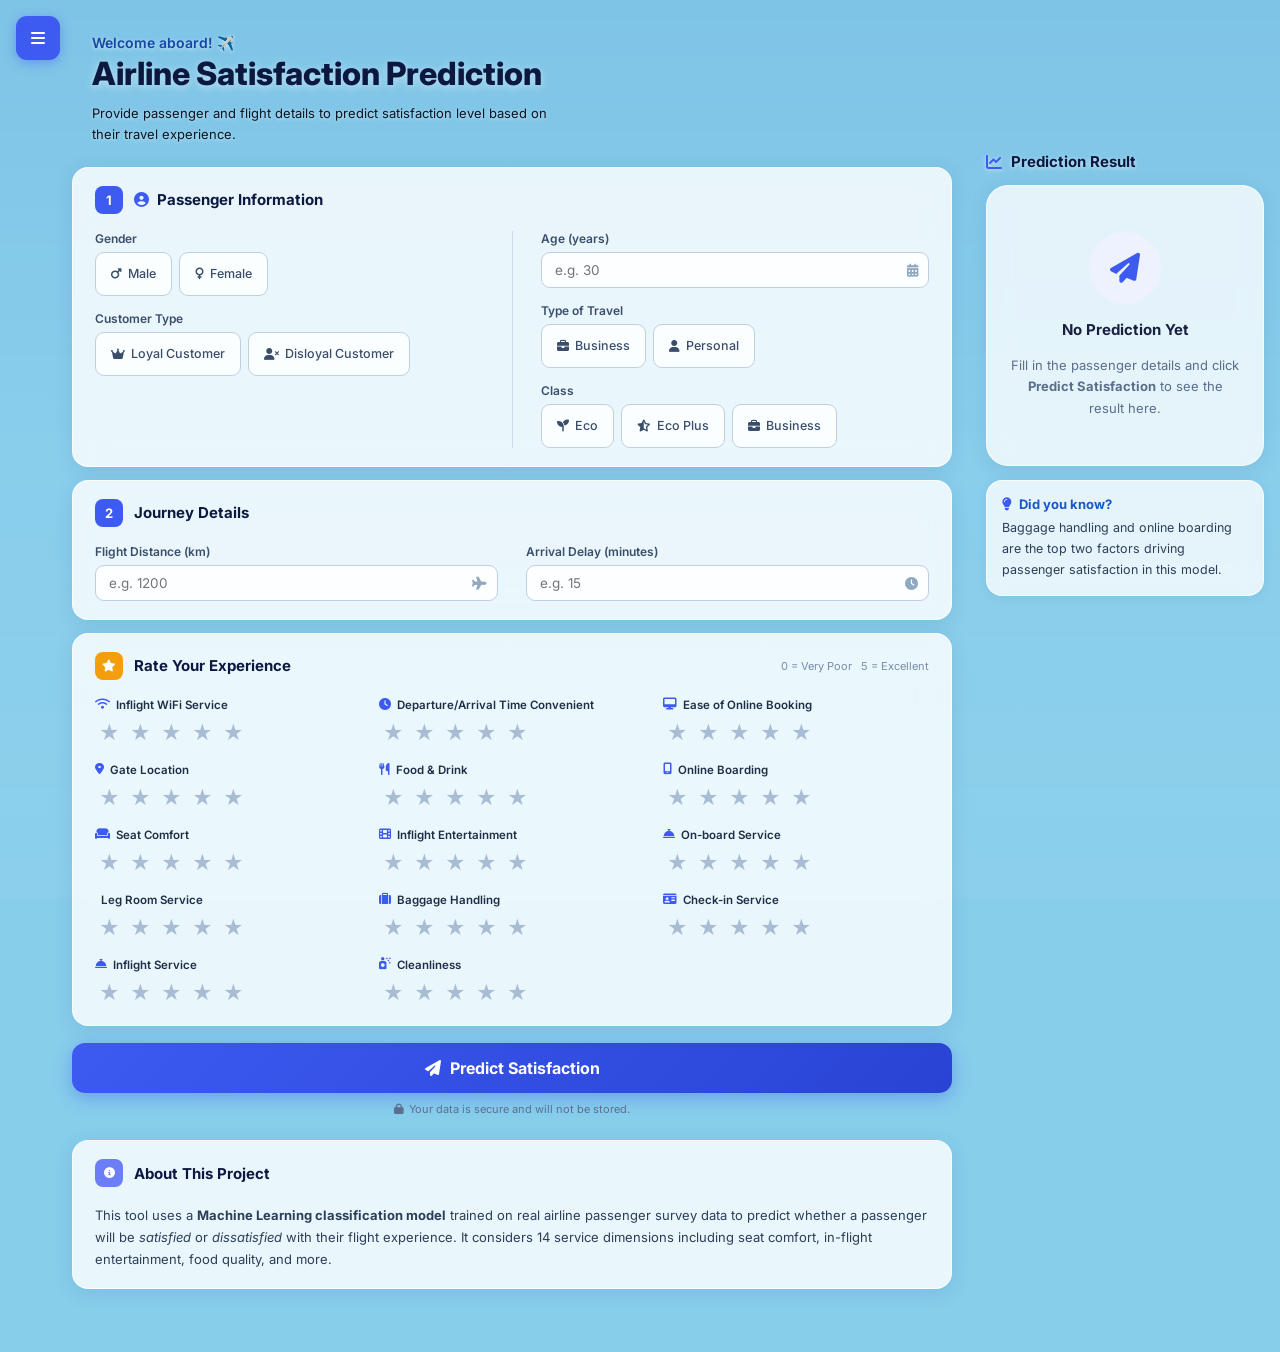
==== commit fcc61ab2: "Fix bugs and improve confidence score display - Fix critical bug: 'disloyal customer' -> 'disloyal C" ====
--- a/Frontend/dashboard.html
+++ b/Frontend/dashboard.html
@@ -325,7 +325,7 @@
     <!-- Did you know -->
     <div class="rp-dyk">
       <p class="rp-dyk-t"><i class="fas fa-lightbulb"></i> Did you know?</p>
-      <p class="rp-dyk-b">Seat comfort and on-board service have the biggest impact on passenger satisfaction.</p>
+      <p class="rp-dyk-b">Baggage handling and online boarding are the top two factors driving passenger satisfaction in this model.</p>
     </div>
 
   </aside>
--- a/Frontend/style.css
+++ b/Frontend/style.css
@@ -465,9 +465,12 @@
 .rp-bar-fill.unsatisfied { background: linear-gradient(90deg, #ef4444, #b91c1c); }
 
 .rp-conf-level { font-size: 13px; font-weight: 700; transition: color 0.4s; }
-.rp-conf-level.satisfied   { color: #15803d; }
-.rp-conf-level.neutral     { color: #b45309; }
-.rp-conf-level.unsatisfied { color: #b91c1c; }
+.rp-conf-level.satisfied    { color: #15803d; }
+.rp-conf-level.neutral      { color: #b45309; }
+.rp-conf-level.unsatisfied  { color: #b91c1c; }
+.rp-conf-level.high-conf    { color: #15803d; }
+.rp-conf-level.medium-conf  { color: #b45309; }
+.rp-conf-level.low-conf     { color: #b91c1c; }
 
 /* Did you know */
 .rp-dyk {
